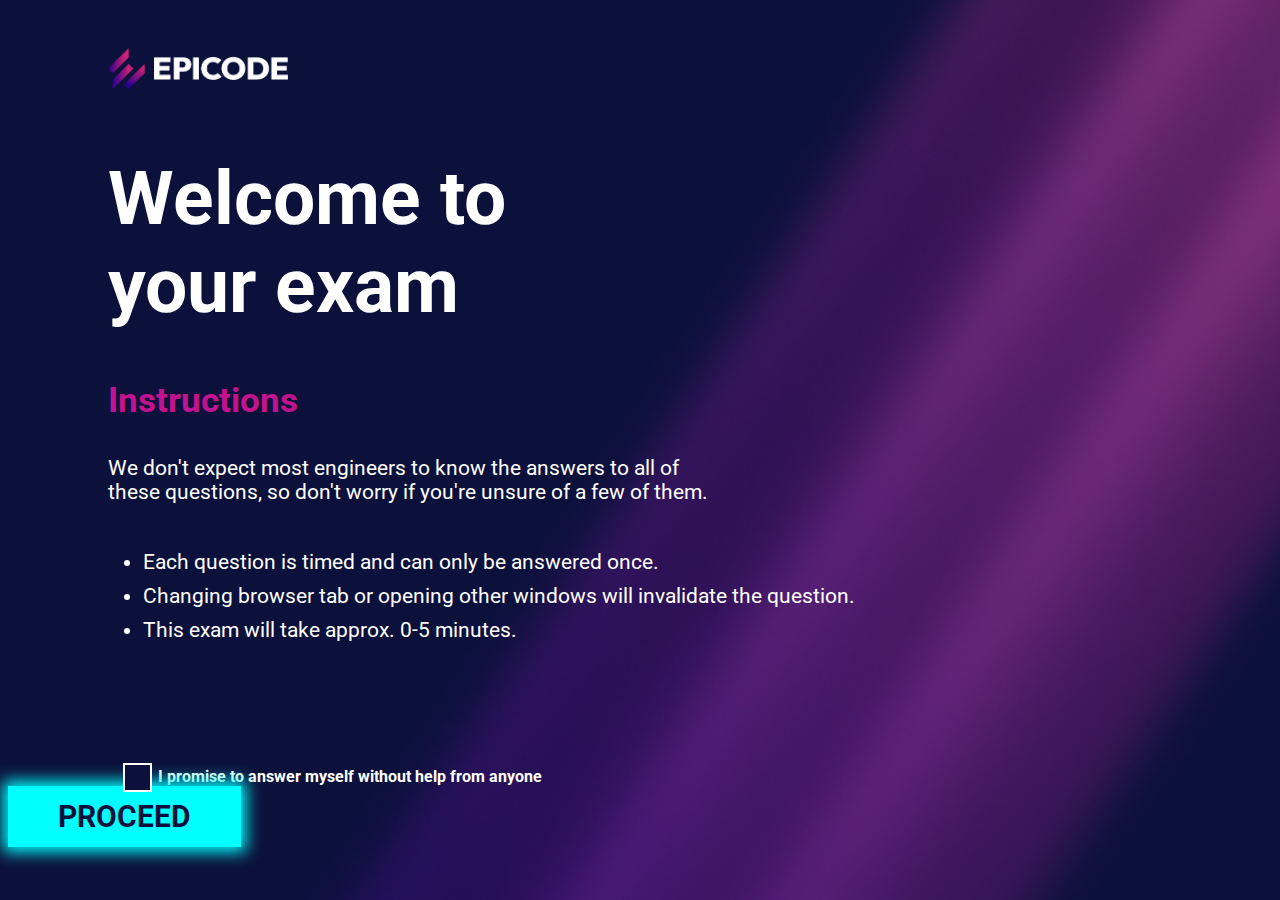
==== indexPage1.html @ 0251cb07 "added page 3 base" ====
<!DOCTYPE html>
<html lang="it">
  <head>
    <meta charset="UTF-8" />
    <meta name="viewport" content="width=device-width, initial-scale=1.0" />
    <title>Document</title>
    <script src="./test.js"></script>
    <link rel="stylesheet" href="./assets/css/cssPage1.css" />
    <link rel="preconnect" href="https://fonts.googleapis.com" />
    <link rel="preconnect" href="https://fonts.gstatic.com" crossorigin />
    <link
      href="https://fonts.googleapis.com/css2?family=Roboto:wght@300;700&display=swap"
      rel="stylesheet"
    />
  </head>
  <body>
    <div>
      <header>
        <img src="./assets/epicode_logo.png" alt="Logo Epicode" />
      </header>

      <h1>Welcome to your exam</h1>

      <h3>Instructions</h3>
      <p>
        We don't expect most engineers to know the answers to all of these
        questions, so don't worry if you're unsure of a few of them.
      </p>
      <ul>
        <li>
          Each question is <span>timed</span> and can only be answered once.
        </li>
        <li>
          Changing browser tab or opening other windows will
          <span>invalidate the question.</span>
        </li>
        <li>This exam will take approx. <span>0-5 minutes.</span></li>
      </ul>

      <form>
        <div class="checkmark">
          <input type="checkbox" id="myCheckbox" required />
        </div>
        <label for="myCheckbox"
          >I promise to answer myself without help from anyone</label
        >
      </form>
      <div class="button" style="display: inline-block">
        <button id="myButton" onclick="redirectToPage()">PROCEED</button>
      </div>
    </div>
  </body>
</html>
---- assets/css/cssPage1.css ----
body {
    background-image: url(../bg.jpg);
    background-size: cover;
    font-family: 'Roboto', sans-serif;
}

header img {
    width: 180px;
    position: relative;
    left: 100px;
    top: 40px;
}

div h1 {
    color: white;
    text-align: left;
    padding-left: 100px;
    padding-top: 50px;
    font-size: 75px;
    width: 500px;
}

div h3 {
 color: rgb(194, 18, 141);
padding-left: 100px;
font-size: 35px;
}

div p {
    color: white;
    padding-left: 100px;
    padding-bottom: 20px;
    width: 615px;
    font-size: 1.3em
}

div ul {
    color: white;
    padding-left: 135px;
    font-size: 1.3em
}

div li {
    padding-block: 5px;
}

form {
font-weight: bold;
    padding-left: 100px;
    color: white;
    padding-top: 70px;
    display: inline-block;
    margin-right: 500px;
    margin-left: 50px;

}

input {
    position: absolute;
    opacity: 0;
    cursor: pointer;
    height: 0;
    width: 0;}

.checkmark {
    position: relative;
    top: 25px;
    left: -35px;
    height: 25px;
    width: 25px;
    background-color:  rgb(11,17,59);
    border-color: white;
    border: 2px solid
      }

#myButton {
background-color: rgb(0, 255, 255);
border: none;
  color: rgb(11, 17, 59);
  padding: 13px 50px;
  text-align: center;
  text-decoration: none;
  display: inline-block;
  font-size: 30px;
  font-family: 'Roboto', sans-serif;
  font-weight: bold;
  display: block;
  margin-left: auto;
  margin-right: 0;
  text-align: right;
  display: inline-block;
  box-shadow: 0px 0px 15px 5px #00FFFF ;
}

#myCheckbox {
    height: 25px;
    width: 25px;
    background-color: rgb(11,17,59);
    border: 5px;
    border-color: white;
    position: relative;
    top: 6px;
    left: 0;
    padding-left: 10px;

}

/* On mouse-over, add a grey background color */
.checkmark:hover input ~ .checkmark {
    background-color: #ccc;
  }
  
  /* When the checkbox is checked, add a blue background */
  .checkmark input:checked ~ .checkmark {
    background-color: #002B4E;
  }
  
  /* Create the checkmark/indicator (hidden when not checked) */
  .checkmark:after {
    content: "";
    position: absolute;
    display: none;
  }
  
  /* Show the checkmark when checked */
  .checkmark input:checked ~ .checkmark:after {
    display: block;
  }
  
  /* Style the checkmark/indicator */
  .checkmark .checkmark:after {
    left: 6px;
    top: 3px;
    width: 5px;
    height: 8px;
    border: solid white;
    border-width: 0 2px 2px 0;
    -webkit-transform: rotate(35deg);
    -ms-transform: rotate(35deg);
    transform: rotate(35deg);
  }
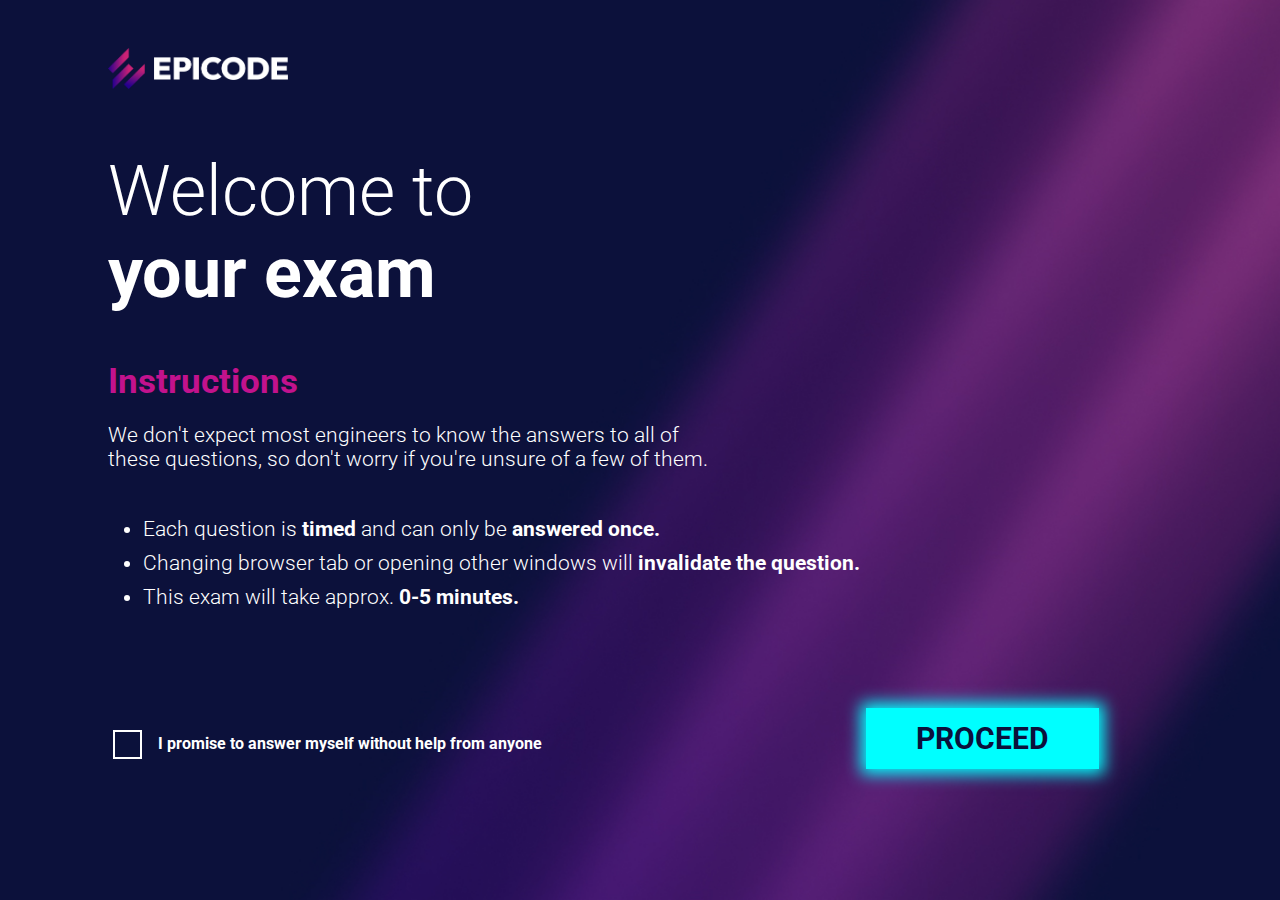
==== commit fc60d0ef: "fix to page 1" ====
--- a/indexPage1.html
+++ b/indexPage1.html
@@ -9,7 +9,7 @@
     <link rel="preconnect" href="https://fonts.googleapis.com" />
     <link rel="preconnect" href="https://fonts.gstatic.com" crossorigin />
     <link
-      href="https://fonts.googleapis.com/css2?family=Roboto:wght@300;700&display=swap"
+      href="https://fonts.googleapis.com/css2?family=Roboto:wght@300;500;700&display=swap"
       rel="stylesheet"
     />
   </head>
@@ -19,7 +19,7 @@
         <img src="./assets/epicode_logo.png" alt="Logo Epicode" />
       </header>
 
-      <h1>Welcome to your exam</h1>
+      <h1>Welcome to <span>your exam</span></h1>
 
       <h3>Instructions</h3>
       <p>
@@ -28,7 +28,8 @@
       </p>
       <ul>
         <li>
-          Each question is <span>timed</span> and can only be answered once.
+          Each question is <span>timed</span> and can only be
+          <span>answered once.</span>
         </li>
         <li>
           Changing browser tab or opening other windows will
@@ -37,14 +38,15 @@
         <li>This exam will take approx. <span>0-5 minutes.</span></li>
       </ul>
 
-      <form>
+      <div class="form">
         <div class="checkmark">
           <input type="checkbox" id="myCheckbox" required />
+          <div class="checkmark-box"></div>
         </div>
         <label for="myCheckbox"
           >I promise to answer myself without help from anyone</label
         >
-      </form>
+      </div>
       <div class="button" style="display: inline-block">
         <button id="myButton" onclick="redirectToPage()">PROCEED</button>
       </div>
--- a/assets/css/cssPage1.css
+++ b/assets/css/cssPage1.css
@@ -3,6 +3,7 @@
     background-image: url(../bg.jpg);
     background-size: cover;
     font-family: 'Roboto', sans-serif;
+    font-weight: 300
 }
 
 header img {
@@ -12,19 +13,25 @@
     top: 40px;
 }
 
-div h1 {
+h1 {
     color: white;
     text-align: left;
     padding-left: 100px;
     padding-top: 50px;
-    font-size: 75px;
+    font-size: 70px;
     width: 500px;
+    font-weight: 300;
+}
+
+span {
+  font-weight: 700;
 }
 
 div h3 {
  color: rgb(194, 18, 141);
 padding-left: 100px;
 font-size: 35px;
+margin-bottom: 10px;
 }
 
 div p {
@@ -45,99 +52,67 @@
     padding-block: 5px;
 }
 
-form {
-font-weight: bold;
-    padding-left: 100px;
-    color: white;
-    padding-top: 70px;
-    display: inline-block;
-    margin-right: 500px;
-    margin-left: 50px;
-
-}
-
-input {
-    position: absolute;
-    opacity: 0;
-    cursor: pointer;
-    height: 0;
-    width: 0;}
-
-.checkmark {
-    position: relative;
-    top: 25px;
-    left: -35px;
-    height: 25px;
-    width: 25px;
-    background-color:  rgb(11,17,59);
-    border-color: white;
-    border: 2px solid
-      }
-
-#myButton {
-background-color: rgb(0, 255, 255);
-border: none;
-  color: rgb(11, 17, 59);
-  padding: 13px 50px;
-  text-align: center;
-  text-decoration: none;
-  display: inline-block;
-  font-size: 30px;
-  font-family: 'Roboto', sans-serif;
+.form {
   font-weight: bold;
-  display: block;
-  margin-left: auto;
-  margin-right: 0;
-  text-align: right;
-  display: inline-block;
-  box-shadow: 0px 0px 15px 5px #00FFFF ;
-}
-
-#myCheckbox {
-    height: 25px;
-    width: 25px;
-    background-color: rgb(11,17,59);
-    border: 5px;
-    border-color: white;
-    position: relative;
-    top: 6px;
-    left: 0;
-    padding-left: 10px;
-
-}
-
-/* On mouse-over, add a grey background color */
-.checkmark:hover input ~ .checkmark {
-    background-color: #ccc;
+      padding-left: 100px;
+      color: white;
+      padding-top: 70px;
+      display: inline-block;
+      margin-right: 320px;
+      margin-left: 50px;
+  
   }
   
-  /* When the checkbox is checked, add a blue background */
-  .checkmark input:checked ~ .checkmark {
-    background-color: #002B4E;
+  input {
+      position: absolute;
+      opacity: 0;
+      cursor: pointer;
+      height: 0;
+      width: 0;}
+  
+  .checkmark {
+      position: relative;
+      top: 25px;
+      left: -45px;
+      height: 25px;
+      width: 25px;
+      background-color:  rgb(11,17,59);
+      border-color: white;
+      border: 2px solid;
+    }
+  
+  
+  #myCheckbox {
+      height: 25px;
+      width: 25px;
+      background-color: rgb(11,17,59);
+      border: 5px;
+      border-color: white;
+      position: relative;
+      margin: 0;
   }
   
-  /* Create the checkmark/indicator (hidden when not checked) */
-  .checkmark:after {
-    content: "";
-    position: absolute;
-    display: none;
-  }
-  
-  /* Show the checkmark when checked */
-  .checkmark input:checked ~ .checkmark:after {
-    display: block;
-  }
-  
-  /* Style the checkmark/indicator */
-  .checkmark .checkmark:after {
-    left: 6px;
-    top: 3px;
-    width: 5px;
-    height: 8px;
-    border: solid white;
-    border-width: 0 2px 2px 0;
-    -webkit-transform: rotate(35deg);
-    -ms-transform: rotate(35deg);
-    transform: rotate(35deg);
-  }
-
+    #myButton {
+      background-color: rgb(0, 255, 255);
+      border: none;
+        color: rgb(11, 17, 59);
+        padding: 13px 50px;
+        text-align: center;
+        text-decoration: none;
+        display: inline-block;
+        font-size: 30px;
+        font-family: 'Roboto', sans-serif;
+        font-weight: bold;
+        display: block;
+        margin-left: auto;
+        margin-right: 0;
+        text-align: right;
+        display: inline-block;
+        box-shadow: 0px 0px 15px 5px #00FFFF ;
+        cursor:pointer;
+      }
+    
+      #myButton:hover {
+        background-color: rgb(11, 17, 59);
+        color: rgb(0, 255, 255);
+      }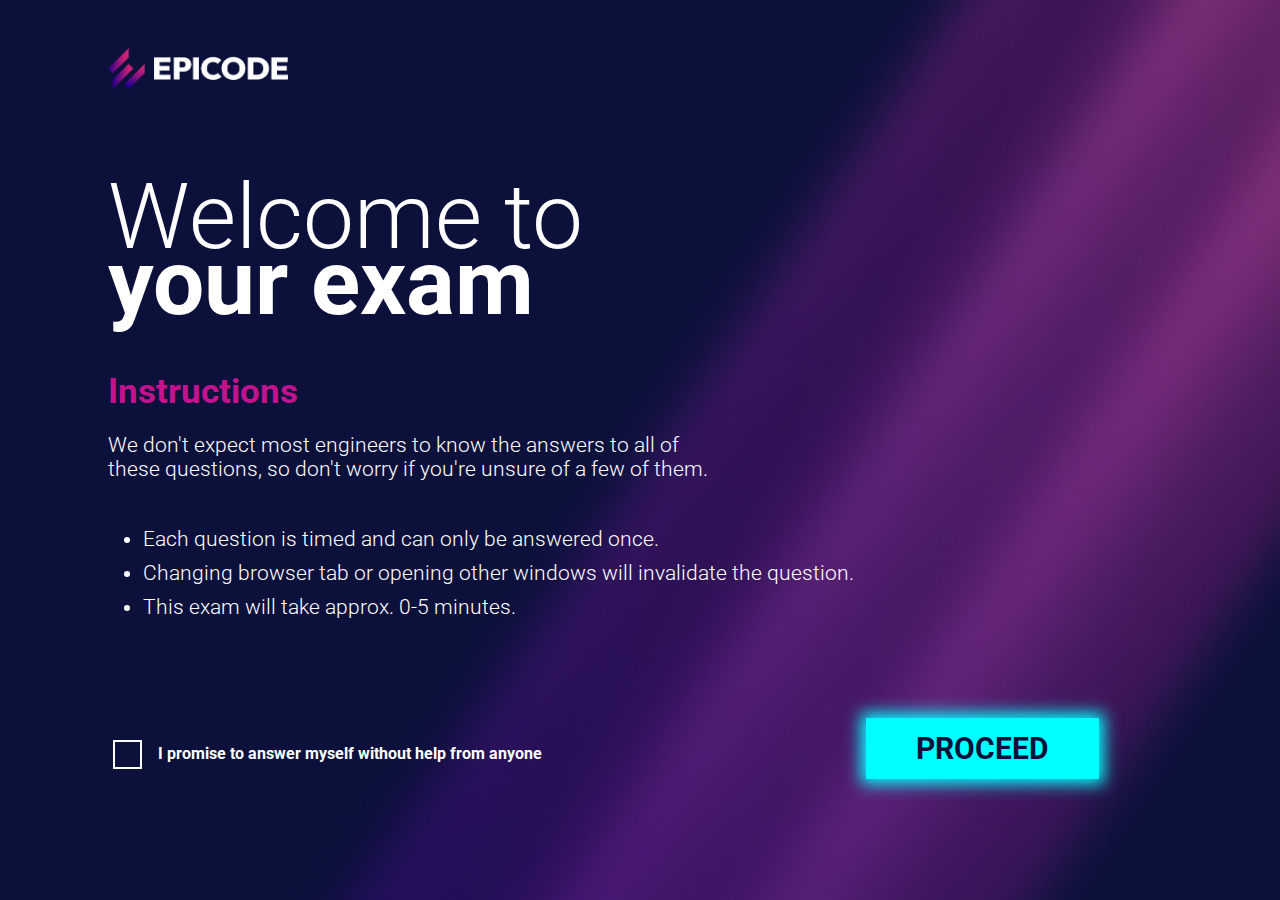
==== commit 6a023889: "last fix before commir to develop branch" ====
--- a/indexPage1.html
+++ b/indexPage1.html
@@ -19,7 +19,8 @@
         <img src="./assets/epicode_logo.png" alt="Logo Epicode" />
       </header>
 
-      <h1>Welcome to <span>your exam</span></h1>
+      <h1>Welcome to</h1>
+      <span class="title2">your exam</span>
 
       <h3>Instructions</h3>
       <p>
--- a/assets/css/cssPage1.css
+++ b/assets/css/cssPage1.css
@@ -18,12 +18,19 @@
     text-align: left;
     padding-left: 100px;
     padding-top: 50px;
-    font-size: 70px;
-    width: 500px;
+    font-size: 91px;
+    width: 550px;
     font-weight: 300;
+    margin-bottom: -40px;
 }
 
-span {
+.title2 {
+  color: white;
+    text-align: left;
+    padding-left: 100px;
+    padding-top: 50px;
+    font-size: 91px;
+    width: 550px;
   font-weight: 700;
 }
 
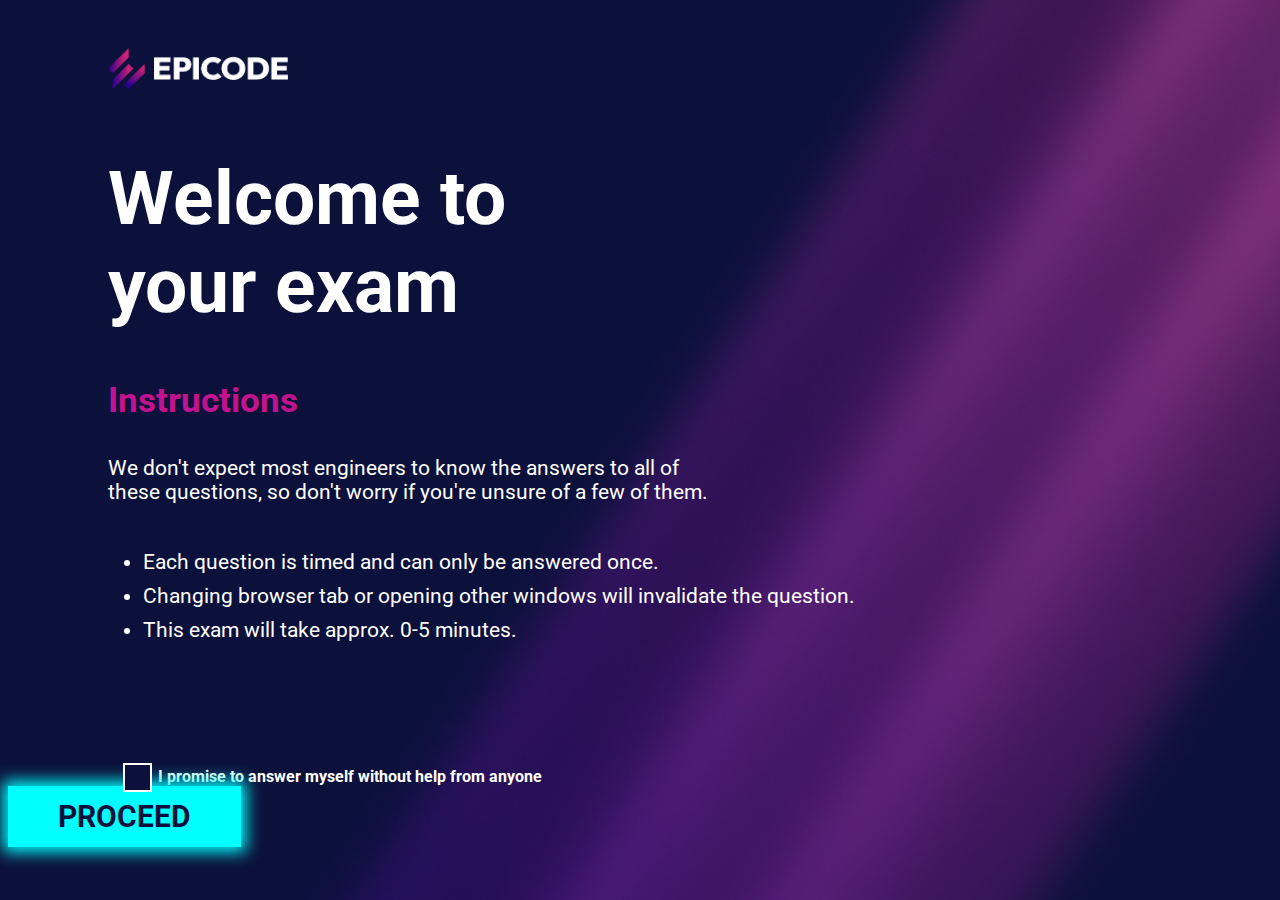
==== commit 3376478b: "page 4 added & styled, revised javascript" ====
--- a/indexPage1.html
+++ b/indexPage1.html
@@ -9,18 +9,20 @@
     <link rel="preconnect" href="https://fonts.googleapis.com" />
     <link rel="preconnect" href="https://fonts.gstatic.com" crossorigin />
     <link
-      href="https://fonts.googleapis.com/css2?family=Roboto:wght@300;500;700&display=swap"
+      href="https://fonts.googleapis.com/css2?family=Roboto:wght@300;700&display=swap"
       rel="stylesheet"
     />
   </head>
   <body>
     <div>
       <header>
-        <img src="./assets/epicode_logo.png" alt="Logo Epicode" />
+        <img
+          src="./assets/Progetto/assets/epicode_logo.png"
+          alt="Logo Epicode"
+        />
       </header>
 
-      <h1>Welcome to</h1>
-      <span class="title2">your exam</span>
+      <h1>Welcome to your exam</h1>
 
       <h3>Instructions</h3>
       <p>
@@ -29,8 +31,7 @@
       </p>
       <ul>
         <li>
-          Each question is <span>timed</span> and can only be
-          <span>answered once.</span>
+          Each question is <span>timed</span> and can only be answered once.
         </li>
         <li>
           Changing browser tab or opening other windows will
@@ -39,15 +40,14 @@
         <li>This exam will take approx. <span>0-5 minutes.</span></li>
       </ul>
 
-      <div class="form">
-        <div class="checkmark">
+      <form>
+        <div class="checkmark checked">
           <input type="checkbox" id="myCheckbox" required />
-          <div class="checkmark-box"></div>
         </div>
         <label for="myCheckbox"
           >I promise to answer myself without help from anyone</label
         >
-      </div>
+      </form>
       <div class="button" style="display: inline-block">
         <button id="myButton" onclick="redirectToPage()">PROCEED</button>
       </div>
--- a/assets/css/cssPage1.css
+++ b/assets/css/cssPage1.css
@@ -3,7 +3,6 @@
     background-image: url(../bg.jpg);
     background-size: cover;
     font-family: 'Roboto', sans-serif;
-    font-weight: 300
 }
 
 header img {
@@ -13,32 +12,19 @@
     top: 40px;
 }
 
-h1 {
+div h1 {
     color: white;
     text-align: left;
     padding-left: 100px;
     padding-top: 50px;
-    font-size: 91px;
-    width: 550px;
-    font-weight: 300;
-    margin-bottom: -40px;
-}
-
-.title2 {
-  color: white;
-    text-align: left;
-    padding-left: 100px;
-    padding-top: 50px;
-    font-size: 91px;
-    width: 550px;
-  font-weight: 700;
+    font-size: 75px;
+    width: 500px;
 }
 
 div h3 {
  color: rgb(194, 18, 141);
 padding-left: 100px;
 font-size: 35px;
-margin-bottom: 10px;
 }
 
 div p {
@@ -59,67 +45,99 @@
     padding-block: 5px;
 }
 
-.form {
+form {
+font-weight: bold;
+    padding-left: 100px;
+    color: white;
+    padding-top: 70px;
+    display: inline-block;
+    margin-right: 500px;
+    margin-left: 50px;
+
+}
+
+input {
+    position: absolute;
+    opacity: 0;
+    cursor: pointer;
+    height: 0;
+    width: 0;}
+
+.checkmark {
+    position: relative;
+    top: 25px;
+    left: -35px;
+    height: 25px;
+    width: 25px;
+    background-color:  rgb(11,17,59);
+    border-color: white;
+    border: 2px solid
+      }
+
+#myButton {
+background-color: rgb(0, 255, 255);
+border: none;
+  color: rgb(11, 17, 59);
+  padding: 13px 50px;
+  text-align: center;
+  text-decoration: none;
+  display: inline-block;
+  font-size: 30px;
+  font-family: 'Roboto', sans-serif;
   font-weight: bold;
-      padding-left: 100px;
-      color: white;
-      padding-top: 70px;
-      display: inline-block;
-      margin-right: 320px;
-      margin-left: 50px;
-  
+  display: block;
+  margin-left: auto;
+  margin-right: 0;
+  text-align: right;
+  display: inline-block;
+  box-shadow: 0px 0px 15px 5px #00FFFF ;
+}
+
+#myCheckbox {
+    height: 25px;
+    width: 25px;
+    background-color: rgb(11,17,59);
+    border: 5px;
+    border-color: white;
+    position: relative;
+    top: 6px;
+    left: 0;
+    padding-left: 10px;
+
+}
+
+/* On mouse-over, add a grey background color */
+.checkmark:hover input ~ .checkmark {
+    background-color: #ccc;
   }
   
-  input {
-      position: absolute;
-      opacity: 0;
-      cursor: pointer;
-      height: 0;
-      width: 0;}
-  
-  .checkmark {
-      position: relative;
-      top: 25px;
-      left: -45px;
-      height: 25px;
-      width: 25px;
-      background-color:  rgb(11,17,59);
-      border-color: white;
-      border: 2px solid;
-    }
-  
-  
-  #myCheckbox {
-      height: 25px;
-      width: 25px;
-      background-color: rgb(11,17,59);
-      border: 5px;
-      border-color: white;
-      position: relative;
-      margin: 0;
+  /* When the checkbox is checked, add a blue background */
+  .checkmark input:checked ~ .checkmark {
+    background-color: #002B4E;
   }
   
-    #myButton {
-      background-color: rgb(0, 255, 255);
-      border: none;
-        color: rgb(11, 17, 59);
-        padding: 13px 50px;
-        text-align: center;
-        text-decoration: none;
-        display: inline-block;
-        font-size: 30px;
-        font-family: 'Roboto', sans-serif;
-        font-weight: bold;
-        display: block;
-        margin-left: auto;
-        margin-right: 0;
-        text-align: right;
-        display: inline-block;
-        box-shadow: 0px 0px 15px 5px #00FFFF ;
-        cursor:pointer;
-      }
-    
-      #myButton:hover {
-        background-color: rgb(11, 17, 59);
-        color: rgb(0, 255, 255);
-      }+  /* Create the checkmark/indicator (hidden when not checked) */
+  .checkmark:after {
+    content: "";
+    position: absolute;
+    display: none;
+  }
+  
+  /* Show the checkmark when checked */
+  .checkmark input:checked ~ .checkmark:after {
+    display: block;
+  }
+  
+  /* Style the checkmark/indicator */
+  .checkmark .checkmark:after {
+    left: 6px;
+    top: 3px;
+    width: 5px;
+    height: 8px;
+    border: solid white;
+    border-width: 0 2px 2px 0;
+    -webkit-transform: rotate(35deg);
+    -ms-transform: rotate(35deg);
+    transform: rotate(35deg);
+  }
+
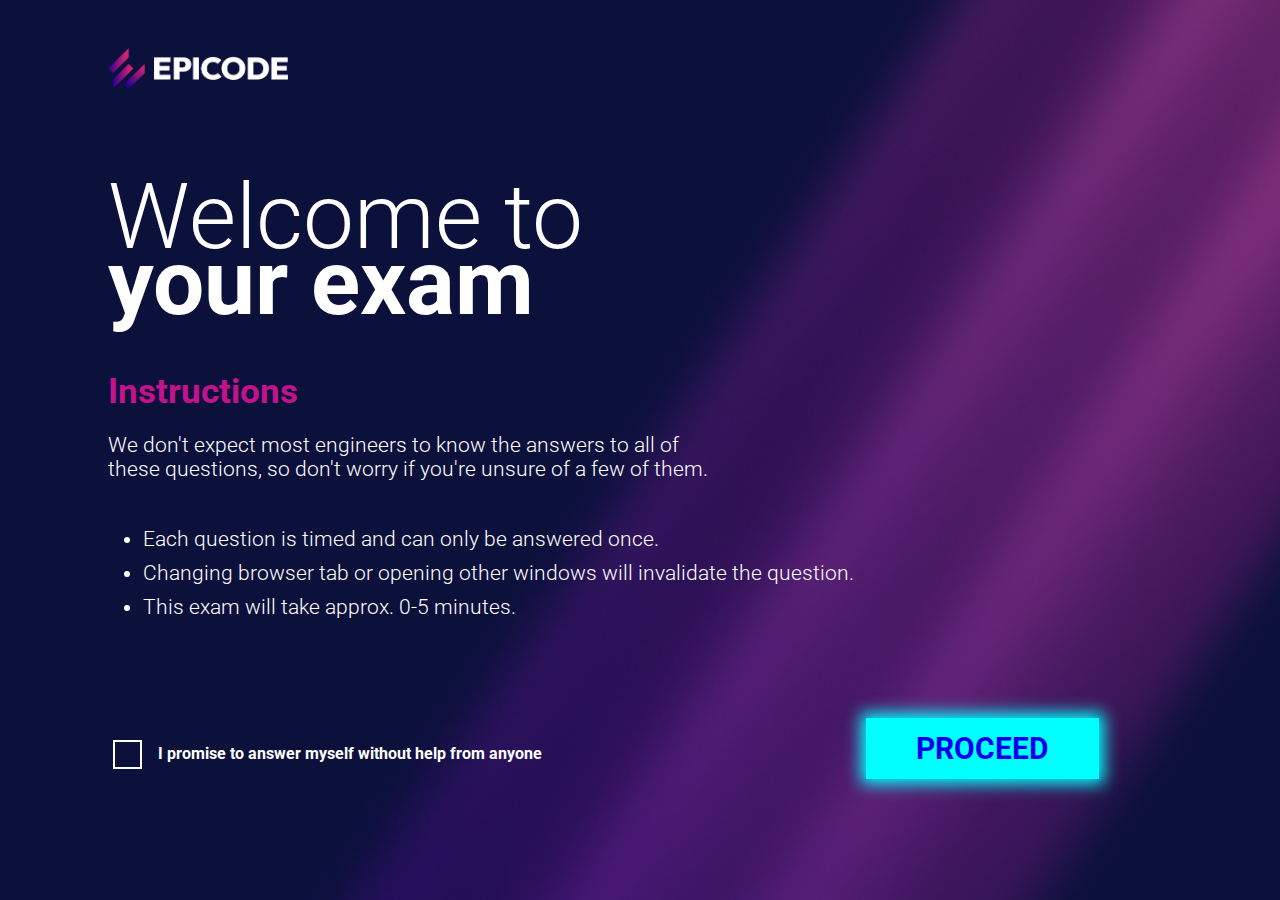
==== commit eb1f3069: "WIP on JS file" ====
--- a/indexPage1.html
+++ b/indexPage1.html
@@ -4,25 +4,23 @@
     <meta charset="UTF-8" />
     <meta name="viewport" content="width=device-width, initial-scale=1.0" />
     <title>Document</title>
-    <script src="./test.js"></script>
+    <script src="./scriptQuiz.js"></script>
     <link rel="stylesheet" href="./assets/css/cssPage1.css" />
     <link rel="preconnect" href="https://fonts.googleapis.com" />
     <link rel="preconnect" href="https://fonts.gstatic.com" crossorigin />
     <link
-      href="https://fonts.googleapis.com/css2?family=Roboto:wght@300;700&display=swap"
+      href="https://fonts.googleapis.com/css2?family=Roboto:wght@300;500;700&display=swap"
       rel="stylesheet"
     />
   </head>
   <body>
     <div>
       <header>
-        <img
-          src="./assets/Progetto/assets/epicode_logo.png"
-          alt="Logo Epicode"
-        />
+        <img src="./assets/epicode_logo.png" alt="Logo Epicode" />
       </header>
 
-      <h1>Welcome to your exam</h1>
+      <h1>Welcome to</h1>
+      <span class="title2">your exam</span>
 
       <h3>Instructions</h3>
       <p>
@@ -31,7 +29,8 @@
       </p>
       <ul>
         <li>
-          Each question is <span>timed</span> and can only be answered once.
+          Each question is <span>timed</span> and can only be
+          <span>answered once.</span>
         </li>
         <li>
           Changing browser tab or opening other windows will
@@ -40,16 +39,19 @@
         <li>This exam will take approx. <span>0-5 minutes.</span></li>
       </ul>
 
-      <form>
-        <div class="checkmark checked">
+      <div class="form">
+        <div class="checkmark">
           <input type="checkbox" id="myCheckbox" required />
+          <div class="checkmark-box"></div>
         </div>
         <label for="myCheckbox"
           >I promise to answer myself without help from anyone</label
         >
-      </form>
+      </div>
       <div class="button" style="display: inline-block">
-        <button id="myButton" onclick="redirectToPage()">PROCEED</button>
+        <button id="myButton" onclick="startQuiz()">
+          <a href="./indexPage2.html">PROCEED</a>
+        </button>
       </div>
     </div>
   </body>
--- a/assets/css/cssPage1.css
+++ b/assets/css/cssPage1.css
@@ -1,143 +1,125 @@
-
 body {
-    background-image: url(../bg.jpg);
-    background-size: cover;
-    font-family: 'Roboto', sans-serif;
+  background-image: url(../bg.jpg);
+  background-size: cover;
+  font-family: "Roboto", sans-serif;
+  font-weight: 300;
+}
+a {
+  text-decoration: none;
+}
+header img {
+  width: 180px;
+  position: relative;
+  left: 100px;
+  top: 40px;
 }
 
-header img {
-    width: 180px;
-    position: relative;
-    left: 100px;
-    top: 40px;
+h1 {
+  color: white;
+  text-align: left;
+  padding-left: 100px;
+  padding-top: 50px;
+  font-size: 91px;
+  width: 550px;
+  font-weight: 300;
+  margin-bottom: -40px;
 }
 
-div h1 {
-    color: white;
-    text-align: left;
-    padding-left: 100px;
-    padding-top: 50px;
-    font-size: 75px;
-    width: 500px;
+.title2 {
+  color: white;
+  text-align: left;
+  padding-left: 100px;
+  padding-top: 50px;
+  font-size: 91px;
+  width: 550px;
+  font-weight: 700;
 }
 
 div h3 {
- color: rgb(194, 18, 141);
-padding-left: 100px;
-font-size: 35px;
+  color: rgb(194, 18, 141);
+  padding-left: 100px;
+  font-size: 35px;
+  margin-bottom: 10px;
 }
 
 div p {
-    color: white;
-    padding-left: 100px;
-    padding-bottom: 20px;
-    width: 615px;
-    font-size: 1.3em
+  color: white;
+  padding-left: 100px;
+  padding-bottom: 20px;
+  width: 615px;
+  font-size: 1.3em;
 }
 
 div ul {
-    color: white;
-    padding-left: 135px;
-    font-size: 1.3em
+  color: white;
+  padding-left: 135px;
+  font-size: 1.3em;
 }
 
 div li {
-    padding-block: 5px;
+  padding-block: 5px;
 }
 
-form {
-font-weight: bold;
-    padding-left: 100px;
-    color: white;
-    padding-top: 70px;
-    display: inline-block;
-    margin-right: 500px;
-    margin-left: 50px;
-
+.form {
+  font-weight: bold;
+  padding-left: 100px;
+  color: white;
+  padding-top: 70px;
+  display: inline-block;
+  margin-right: 320px;
+  margin-left: 50px;
 }
 
 input {
-    position: absolute;
-    opacity: 0;
-    cursor: pointer;
-    height: 0;
-    width: 0;}
+  position: absolute;
+  opacity: 0;
+  cursor: pointer;
+  height: 0;
+  width: 0;
+}
 
 .checkmark {
-    position: relative;
-    top: 25px;
-    left: -35px;
-    height: 25px;
-    width: 25px;
-    background-color:  rgb(11,17,59);
-    border-color: white;
-    border: 2px solid
-      }
+  position: relative;
+  top: 25px;
+  left: -45px;
+  height: 25px;
+  width: 25px;
+  background-color: rgb(11, 17, 59);
+  border-color: white;
+  border: 2px solid;
+}
+
+#myCheckbox {
+  height: 25px;
+  width: 25px;
+  background-color: rgb(11, 17, 59);
+  border: 5px;
+  border-color: white;
+  position: relative;
+  margin: 0;
+}
 
 #myButton {
-background-color: rgb(0, 255, 255);
-border: none;
+  background-color: rgb(0, 255, 255);
+  border: none;
   color: rgb(11, 17, 59);
   padding: 13px 50px;
   text-align: center;
   text-decoration: none;
   display: inline-block;
   font-size: 30px;
-  font-family: 'Roboto', sans-serif;
+  font-family: "Roboto", sans-serif;
   font-weight: bold;
   display: block;
   margin-left: auto;
   margin-right: 0;
   text-align: right;
   display: inline-block;
-  box-shadow: 0px 0px 15px 5px #00FFFF ;
+  box-shadow: 0px 0px 15px 5px #00ffff;
+  cursor: pointer;
 }
 
-#myCheckbox {
-    height: 25px;
-    width: 25px;
-    background-color: rgb(11,17,59);
-    border: 5px;
-    border-color: white;
-    position: relative;
-    top: 6px;
-    left: 0;
-    padding-left: 10px;
-
+#myButton:hover {
+  background-color: rgb(11, 17, 59);
+  color: rgb(0, 255, 255);
 }
-
-/* On mouse-over, add a grey background color */
-.checkmark:hover input ~ .checkmark {
-    background-color: #ccc;
-  }
-  
-  /* When the checkbox is checked, add a blue background */
-  .checkmark input:checked ~ .checkmark {
-    background-color: #002B4E;
-  }
-  
-  /* Create the checkmark/indicator (hidden when not checked) */
-  .checkmark:after {
-    content: "";
-    position: absolute;
-    display: none;
-  }
-  
-  /* Show the checkmark when checked */
-  .checkmark input:checked ~ .checkmark:after {
-    display: block;
-  }
-  
-  /* Style the checkmark/indicator */
-  .checkmark .checkmark:after {
-    left: 6px;
-    top: 3px;
-    width: 5px;
-    height: 8px;
-    border: solid white;
-    border-width: 0 2px 2px 0;
-    -webkit-transform: rotate(35deg);
-    -ms-transform: rotate(35deg);
-    transform: rotate(35deg);
-  }
-
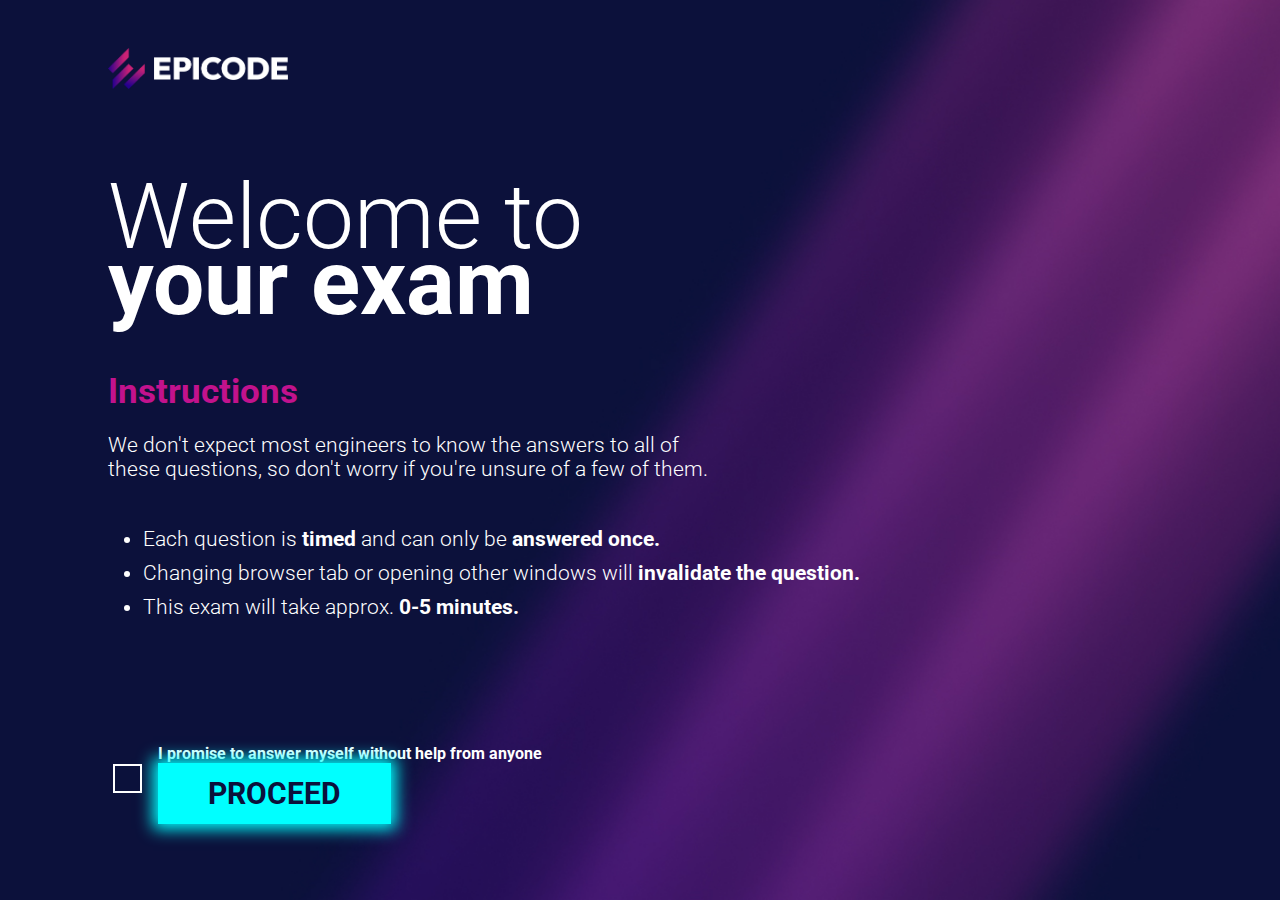
==== commit bd9db104: "Fix checkbox and page 1 & 4 completed" ====
--- a/indexPage1.html
+++ b/indexPage1.html
@@ -4,7 +4,6 @@
     <meta charset="UTF-8" />
     <meta name="viewport" content="width=device-width, initial-scale=1.0" />
     <title>Document</title>
-    <script src="./scriptQuiz.js"></script>
     <link rel="stylesheet" href="./assets/css/cssPage1.css" />
     <link rel="preconnect" href="https://fonts.googleapis.com" />
     <link rel="preconnect" href="https://fonts.gstatic.com" crossorigin />
@@ -38,21 +37,23 @@
         </li>
         <li>This exam will take approx. <span>0-5 minutes.</span></li>
       </ul>
-
-      <div class="form">
-        <div class="checkmark">
+    </div>
+<div>
+      <form action="./indexPage2.html">
+        <div class="box">
+          <label class="container">
           <input type="checkbox" id="myCheckbox" required />
-          <div class="checkmark-box"></div>
+          <span class="checkmark"></span>
+        </label>
         </div>
         <label for="myCheckbox"
-          >I promise to answer myself without help from anyone</label
-        >
-      </div>
+          >I promise to answer myself without help from anyone</label>
       <div class="button" style="display: inline-block">
-        <button id="myButton" onclick="startQuiz()">
-          <a href="./indexPage2.html">PROCEED</a>
+        <button id="myButton"onclick="startQuiz()" >
+          <input type="submit">
+          PROCEED
         </button>
-      </div>
+      </form>
     </div>
   </body>
 </html>
--- a/assets/css/cssPage1.css
+++ b/assets/css/cssPage1.css
@@ -14,6 +14,9 @@
   top: 40px;
 }
 
+span {
+  font-weight: bold;
+}
 h1 {
   color: white;
   text-align: left;
@@ -60,7 +63,7 @@
   padding-block: 5px;
 }
 
-.form {
+form {
   font-weight: bold;
   padding-left: 100px;
   color: white;
@@ -78,9 +81,13 @@
   width: 0;
 }
 
-.checkmark {
+label {
+  padding-right: 300px;
+
+}
+.box {
   position: relative;
-  top: 25px;
+  top: 49px;
   left: -45px;
   height: 25px;
   width: 25px;
@@ -89,16 +96,60 @@
   border: 2px solid;
 }
 
-#myCheckbox {
+.container {
+  position: relative;
+  padding-left: 35px;
+  cursor: pointer;
+  font-size: 22px;
+  user-select: none;
+ }
+ 
+ .container input {
+  position: absolute;
+  opacity: 0;
+  cursor: pointer;
+  height: 0;
+  width: 0;
+ }
+ 
+ .checkmark {
+  position: absolute;
+  top: -2px;
+  left: -2px;
   height: 25px;
   width: 25px;
   background-color: rgb(11, 17, 59);
-  border: 5px;
   border-color: white;
-  position: relative;
-  margin: 0;
-}
-
+  border: 2px solid;
+ }
+ 
+ .container:hover input ~ .checkmark {
+  background-color: #ccc;
+ }
+ 
+ .container input:checked ~ .checkmark {
+  background-color: rgb(194, 18, 141);
+ }
+ 
+ .checkmark:after {
+  content: "";
+  position: absolute;
+  display: none;
+ }
+ 
+ .container input:checked ~ .checkmark:after {
+  display: block;
+ }
+ 
+ .container .checkmark:after {
+  left: 9px;
+  top: 5px;
+  width: 5px;
+  height: 10px;
+  border: solid white;
+  border-width: 0 3px 3px 0;
+  transform: rotate(45deg);
+ }
 #myButton {
   background-color: rgb(0, 255, 255);
   border: none;
